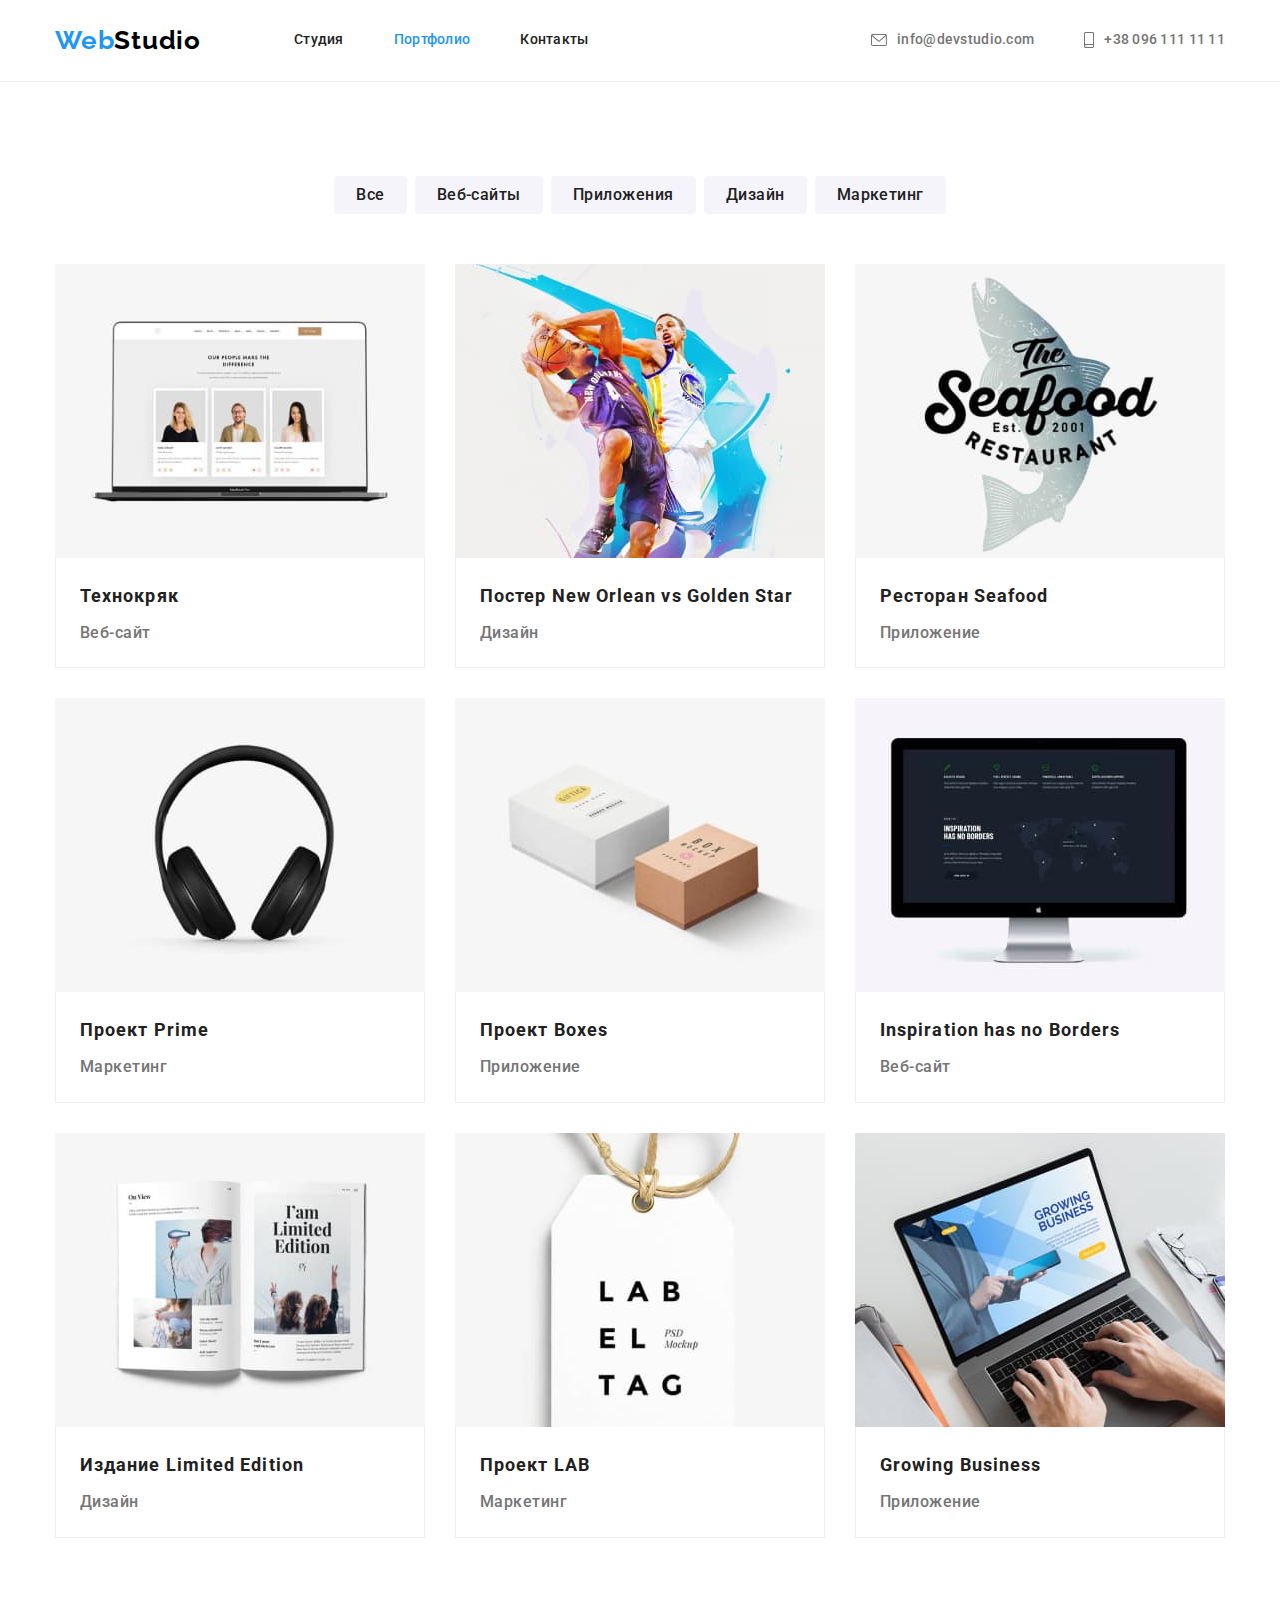
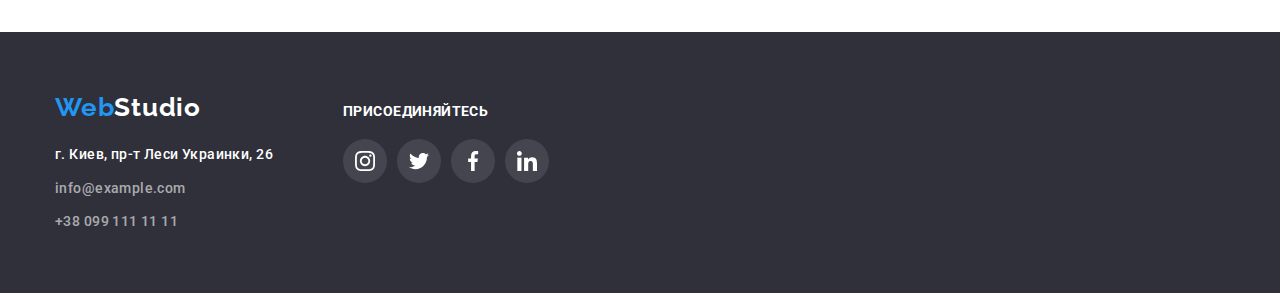
==== portfolio.html @ 5e43f35e "1" ====
<!DOCTYPE html>
<html lang="ru">
<head>
    <meta charset="UTF-8">
    <meta http-equiv="X-UA-Compatible" content="IE=edge">
    <meta name="viewport" content="width=device-width, initial-scale=1.0">
    <title>Document</title>
    <link rel="preconnect" href="https://fonts.googleapis.com">
    <link rel="preconnect" href="https://fonts.gstatic.com" crossorigin>
    <link href="https://fonts.googleapis.com/css2?family=Raleway:wght@700&family=Roboto:wght@400;500;700;900&display=swap" rel="stylesheet">
    <link rel="stylesheet" href="https://cdnjs.cloudflare.com/ajax/libs/modern-normalize/1.1.0/modern-normalize.min.css">
    <link rel="stylesheet" href="./css/style.css">
</head>
<body>
                    <!-- Header -->
    <header class="header">
        <div class="container header-container">
        <nav class="nav">
                <a class="logo" lang="en" href="/">Web<span>Studio</span> </a>
            
                <ul class="nav-list">
                    <li class="nav-list-item">
                        <a class="nav-list-link" href="./index.html">Студия</a>
                    </li>
                    <li class="nav-list-item" >
                        <a class="nav-list-link current" href="">Портфолио</a>
                    </li>
                    <li class="nav-list-item">
                        
                        <a class="nav-list-link" href="">Контакты</a>
                      </li>       
                 </ul>       
                   
                
                </nav>
                
                <ul class="nav-list-auth" lang="en">
            <li class="header-contacts">
               
                <a class="header-contacts" href="mailto:info@devstudio.com" >
                    <svg class="nav-icon" width="16" height="12">
                        <use  href="./images/symbol-defs.svg#icon-envelope-1" ></use>
                        </svg>info@devstudio.com</a> 
                           
                    </li>    
                    
            
            <li>
                <a class="header-contacts" href="tel:+380961111111">
                    <svg class="nav-icon-tell" width="10" height="16">
                        <use href="./images/symbol-defs.svg#icon-smartphone" ></use>
                    </svg>+38 096 111 11 11</a>
            </li>
          </ul>  
            </div>
        
        </header>
                            <!-- Portfolio -->
    <main>
        <section class="presenatation">
            <div class="container">
                <ul class="portfolio">
                    <li class="portfolio-nav">
                        <button class="portfolio-nav-list" type="button" >Все</button>
                    </li>
                    <li class="portfolio-nav">
                        <button class="portfolio-nav-list" type="button">Веб-сайты</button>
                    </li>
                    <li class="portfolio-nav">
                        <button class="portfolio-nav-list" type="button">Приложения</button>
                    </li>
                    <li class="portfolio-nav">
                        <button class="portfolio-nav-list" type="button">Дизайн</button>
                    </li>
                    <li class="portfolio-nav">
                        <button class="portfolio-nav-list" type="button">Маркетинг</button>
                    </li>
                </ul>
            
            
                <ul class="portfolio-img">
                    <li class="portfolio-img-list">
                        <a class="portfolio-link" href="">
                            <img class="portfolio-item" src="./images/portfolio1.jpg" alt="ноутбук" width="370" height="294">
                        <div class="portfolio-description">
                            <h3 class="portfolio-img-name">Технокряк</h3>
                        <p class="portfolio-img-describe">Веб-сайт</p>
                        </div>
                        </a>
                     </li>   
                    
                    <li class="portfolio-img-list">
                        <a class="portfolio-link" href="">
                            <img src="./images/portfolio2.jpg" alt="баскетбол" width="370" height="294">
                        <div class="portfolio-description">
                            <h3 class="portfolio-img-name">Постер New Orlean vs Golden Star</h3>
                        <p class="portfolio-img-describe">Дизайн</p></div>
                        </a>
                      </li>  
                        
                    
                    <li class="portfolio-img-list">
                        <a class="portfolio-link" href="">
                          <img src="./images/portfolio3.jpg" alt="логотип" width="370" height="294">
                        <div class="portfolio-description">
                            <h3 class="portfolio-img-name">Ресторан Seafood</h3>
                        <p class="portfolio-img-describe">Приложение</p></div>  
                        </a>
                     </li>   
                      <li class="portfolio-img-list">
                        <a class="portfolio-link" href="">
                          <img src="./images/portfolio4.jpg" alt="наушники" width="370" height="294">
                        <div class="portfolio-description">
                            <h3 class="portfolio-img-name">Проект Prime</h3>
                        <p class="portfolio-img-describe">Маркетинг</p></div>  
                        </a>  
                    </li>
                    <li class="portfolio-img-list">
                        <a class="portfolio-link" href=""><img src="./images/portfolio5.jpg" alt="коробки" width="370" height="294">
                        <div class="portfolio-description">
                            <h3 class="portfolio-img-name">Проект Boxes</h3>
                        <p class="portfolio-img-describe">Приложение</p></div>
                    </a>
                     </li>   
                        
                    
                    <li class="portfolio-img-list">
                        <a class="portfolio-link" href=""><img src="./images/portfolio6.jpg" alt="монитор" width="370" height="294">
                        <div class="portfolio-description">
                            <h3 class="portfolio-img-name">Inspiration has no Borders</h3>
                        <p class="portfolio-img-describe">Веб-сайт</p></div>
                        </a>
                      </li>  
                    
                    
                        
                        
                    
                    <li class="portfolio-img-list">
                        <a class="portfolio-link" href=""><img src="./images/portfolio7.jpg" alt="книга" width="370" height="294">
                        <div class="portfolio-description">
                            <h3 class="portfolio-img-name">Издание Limited Edition</h3>
                        <p class="portfolio-img-describe">Дизайн</p></div>
                    </a>
                      </li>  
                        
                    
                    <li class="portfolio-img-list">
                        <a class="portfolio-link" href=""><img src="./images/portfolio8.jpg" alt="бирка" width="370" height="294">
                        <div class="portfolio-description">
                            <h3 class="portfolio-img-name">Проект LAB</h3>
                        <p class="portfolio-img-describe">Маркетинг</p></div>
                    </a>
                        </li>
                        
                    
                    <li class="portfolio-img-list">
                        <a class="portfolio-link" class="portfolio-link" href=""> <img src="./images/portfolio9.jpg" alt="лептоп" width="370" height="294">
                        <div class="portfolio-description">
                            <h3 class="portfolio-img-name">Growing Business</h3>
                        <p class="portfolio-img-describe">Приложение</p>
                        </div>
                    </a>
                       </li>
                </ul>
            </div>
        
         </section>
    </main 
                   >
                    <!-- Footer -->
    
           <footer class="footer">
        <div class="container-footer">
            <div class="container-adress">
               <a class="footer-logo" lang="en" href="/">Web<span class="footer-logo-color">Studio</span></a>
        <address>
            <p class="footer-adress">г. Киев, пр-т Леси Украинки, 26</p>
           
         <ul>
            <li class="footer-list">
                <a class="footer-contacts" href="mailto:info@example.com">info@example.com</a>
            </li>    
            <li class="footer-list">
                <a class="footer-contacts" href="tell:+380991111111">+38 099 111 11 11</a>
            </li>
         </ul>
        </address> 
        </div>

        <div class="container-contact-us">
            <h3 class="contats-us-title">присоединяйтесь</h3>
            <ul class="contats-us-list">
                <li class="contats-us-item">
                    <a class="contats-us-link" href="">
                        <svg class="contats-us-icon" width="20" height="20">
                            <use class="social-inst" href="./images/symbol-defs.svg#icon-instagram"> </use>
            
            
                        </svg>
                    </a>
                </li>
            
            
                <li class="contats-us-item">
                    <a class="contats-us-link" href="">
                        <svg class="contats-us-icon" width="20" height="20">
                            <use href="./images/symbol-defs.svg#icon-twitter"> </use>
            
            
                        </svg>
                    </a>
                </li>
            
                <li class="contats-us-item">
                    <a class="contats-us-link" href="">
                        <svg class="contats-us-icon" width="20" height="20">
                            <use href="./images/symbol-defs.svg#icon-facebook"> </use>
            
            
                        </svg>
                    </a>
                </li>
            
                <li class="contats-us-item">
                    <a class="contats-us-link" href="">
                        <svg class="contats-us-icon" width="20" height="20">
                            <use href="./images/symbol-defs.svg#icon-linkedin"> </use>
            
            
                        </svg>
                    </a>
                </li>
            </ul>
        </div>
         </div>
    
        
    </footer>   
</body>
</html>
---- css/style.css ----
:root {
  --main-text-color: #757575;
  --secondary-text-color: #212121;
  --main-hover-color: #2196f3;
  --secondary-background-color: #2f303a;
  --team-bg-color: #f5f4fa;
  --portfolio-img-border: #eeeeee;
  --header-border-color: #ececec;
}
ul {
  list-style: none;
  padding: 0;
  margin: 0;
}

a {
  text-decoration: none;
}
body {
  color: var(--main-text-color);
  background-color: #ffffff;
}
body {
  font-family: "Roboto", sans-serif;

  font-weight: 500;
  font-size: 14px;
  line-height: 1.14;
  letter-spacing: 0.02em;
  color: var(--secondary-text-color);
}
div {
  display: block;
}

img {
  display: block;
  max-width: 100%;
  height: auto;
}

h1,
h2,
h3,
h4,
h5,
h6,
p {
  margin: 0;
  padding: 0;
}

.container {
  margin-left: auto;
  margin-right: auto;

  padding: 0 15px;

  width: 1200px;
}

/* index styling */
/* head */

.header {
  border-bottom: 1px solid #ececec;
  padding-top: 25px;
  padding-bottom: 25px;
}

.logo {
  font-family: "Raleway", sans-serif;

  font-weight: bold;
  font-size: 26px;
  line-height: 1.19;
  letter-spacing: 0.03em;
  color: #2196f3;
}
span {
  color: black;
}
.nav-list-link {
  font-weight: 500;
  font-size: 14px;
  line-height: 1.14;
  letter-spacing: 0.02em;
  color: var(--secondary-text-color);
}

.nav-list-link:hover,
:focus {
  color: var(--main-hover-color);
}

.header-container {
  display: flex;
  align-items: center;
}

.nav-icon {
  width: 16px;
  height: 12px;
  margin-right: 10px;
  fill: currentColor;
}

.nav-icon-tell {
  width: 10px;
  height: 16px;
  margin-right: 10px;
  fill: currentColor;
}

.header-contacts {
  display: flex;
  align-items: center;
  font-weight: 500;
  font-size: 14px;
  line-height: 1.14;
  letter-spacing: 0.02em;

  color: var(--main-text-color);
}
.header-contacts:hover,
:focus {
  color: var(--main-hover-color);
}

.nav-list-item {
  display: block;
}
.nav-list-auth {
  display: flex;
  align-items: center;
  margin-left: auto;
}

.logo {
  margin-right: 93px;
}
.nav-list .nav-list-link.current {
  color: #2196f3;
}
.nav-list {
  display: flex;
}

.nav {
  display: flex;
  align-items: center;
}

.nav-list .nav-list-item + .nav-list-item {
  margin-left: 50px;
}

.header-contacts:not(:last-child) {
  margin-right: 50px;
}

/*  Hero  */



.hero {
  background-color: #2f303a;
  background-image: linear-gradient(
      rgba(47, 48, 58, 0.4),
      rgba(47, 48, 58, 0.4)
    ),
    url(../images/Preview.jpg);
  background-repeat: no-repeat;
  background-position: center;
  background-size: cover;
  margin: 0px auto;
  text-align: center;
  padding: 200px 0;
  width: 1600px;
}

.hero-title {
  margin-top: 0;
  margin-bottom: 30px;
  text-align: center;
  font-weight: 900;
  font-size: 44px;
  line-height: 1.36;
  letter-spacing: 0.06em;
  text-transform: uppercase;
  color: #ffffff;
}

.hero-button {
  cursor: pointer;
  padding: 10px 32px;
  display: inline-block;
  background: #2196f3;
  box-shadow: 0px 4px 4px rgba(0, 0, 0, 0.15);
  border-radius: 4px;
  font-family: inherit;
  font-weight: bold;
  font-size: 16px;
  line-height: 1.88;
  color: #ffffff;
}
.hero-button:hover {
  background: #188ce8;
  box-shadow: 0px 4px 4px rgba(0, 0, 0, 0.15);
  border-radius: 4px;
}
.hero-button:focus {
  background: #188ce8;
  box-shadow: 0px 4px 4px rgba(0, 0, 0, 0.15);
  border-radius: 4px;
}
/* advantages */
.advantages {
  padding-top: 94px;
}

.advantages-main {
  display: flex;
}
.advantages-list {
  width: 270px;
}
.advantages-main {
  justify-content: space-between;
}

.advantages-item {
  margin-bottom: 10px;
  font-weight: bold;
  font-size: 14px;
  line-height: 1.14;
  letter-spacing: 0.03em;
  text-transform: uppercase;
  color: var(--secondary-text-color);
}
.advantages-text {
  font-weight: normal;
  font-size: 14px;
  line-height: 1.71;
  letter-spacing: 0.03em;
  color: var(--main-text-color);
}

.container-icons {
  padding: 25px 102.34px;
  margin-bottom: 30px;
  width: 270px;
  height: 120px;
  left: 215px;
  top: 774px;

  background: #f5f4fa;
  border-radius: 4px;
}
.advantage-icon {
  max-width: 80px;
  max-height: 80px;
  border-radius: 4px;
}
/* Specialization */

.specialization {
  padding-top: 94px;
  padding-bottom: 94px;
  font-weight: bold;
  font-size: 36px;
  line-height: 1.17;

  letter-spacing: 0.03em;
  color: var(--secondary-text-color);
}

.specialization-name {
  font-weight: bold;
  font-size: 36px;
  line-height: 42px;
  text-align: center;
  letter-spacing: 0.03em;

  color: #212121;
  margin-bottom: 50px;
}
.specialization-list {
  margin-top: 0;
  display: block;
}
.specialization-list + .specialization-list {
  margin-left: 30px;
}

.specialization-art {
  display: flex;
}

/* Team */

.team-item {
  display: block;
  display: flex;
}

.team-list + .team-list {
  margin-left: 30px;
}
.team-title {
  text-align: center;
  font-weight: bold;
  font-size: 36px;
  line-height: 1.17;

  letter-spacing: 0.03em;

  color: var(--secondary-text-color);
}
.team-member {
  margin-bottom: 10px;
  text-align: center;
  font-weight: 500;
  font-size: 16px;
  line-height: 1.19;
  letter-spacing: 0.03em;
  color: var(--secondary-text-color);
}
.team-specific {
  margin-bottom: 16px;
  margin-top: 0;
  text-align: center;
  font-weight: normal;
  font-size: 16px;
  line-height: 1.19;
  letter-spacing: 0.03em;

  color: var(--main-text-color);
}

.container-team {
  padding-top: 30px;
  padding-bottom: 30px;
}
.team {
  background-color: var(--team-bg-color);
  padding-bottom: 94px;
  padding-top: 94px;
}
.team-title {
  margin-bottom: 50px;
}
.team-photo {
  margin-top: 0;
}
.team-list {
  width: 270px;

  background: #ffffff;

  box-shadow: 0px 1px 3px rgba(0, 0, 0, 0.12), 0px 1px 1px rgba(0, 0, 0, 0.14),
    0px 2px 1px rgba(0, 0, 0, 0.2);
  border-radius: 0px 0px 4px 4px;
}

.social-list {
  display: flex;
  justify-content: center;
 } 
  
.social-list-item:not(:last-child) {
  margin-right: 10px;
}

.social-link {
  display: flex;
  padding: 12px;
  width: 44px;
  height: 44px;
  background-color: transparent;
  border-radius: 50%;
  fill: #afb1b8;
}
.social-link:hover,
.social-link:focus {
  background: var(--main-hover-color);
  fill: #ffffff;
}

.container-customers {
  padding-top: 94px;
  padding-bottom: 94px;
  margin-left: auto;
  margin-right: auto;

  width: 1200px;
}

.customers-title {
  font-weight: bold;
  font-size: 36px;
  line-height: 42px;
  text-align: center;
  letter-spacing: 0.03em;
  color: #212121;
  margin-bottom: 50px;
}
.customers-list {
  display: flex;
  justify-content: center;
}
.customers-icon {
  width: 100%;
  height: 100%;
  display: flex;
  align-items: center;
  justify-content: center;
   border: 1px solid #afb1b8;
  
  border-radius: 4px;
}
 .customers-link {
   width: 170px;
   height: 92px;
 }

.customers-link:not(:last-child) {
  margin-right: 30px;
}

.customers-icon {
  fill: #afb1b8;
}
.customers-icon:focus,
.customers-icon:hover {
  fill: var(--main-hover-color);
  border: 1px solid var(--main-hover-color);
  
}




}
/* footer */

.footer {
  display: flex;
}

.container-footer {
  display: flex;
  align-items: baseline;
  margin-left: auto;
  margin-right: auto;

  padding: 0 15px;

  width: 1200px;
}

.container-contact-us {
  
  margin-left: 70px;
  
}
.contats-us-title{
  margin-bottom: 20px;
  
font-weight: bold;
font-size: 14px;
line-height: 16px;
letter-spacing: 0.03em;
text-transform: uppercase;

color: #FFFFFF;
}




.contats-us-link{
  display: flex;
  width: 44px;
  height: 44px;
  padding: 12px;
  background-color: rgba(255, 255, 255, 0.1);
  border-radius: 50%;
  fill: #FFFFFF;
  
}
.contats-us-link:hover,
.contats-us-link:focus {
  background-color: var(--main-hover-color);
  fill: #FFFFFF;
}

.contats-us-item:not(:last-child) {
  margin-right: 10px;
}
.contats-us-list {
  display: flex;
  align-items: center;
  justify-content: space-between;
 }
 
/* .contats-us-link:not(:last-child) {
  margin-right: 10px;
}   */

.footer-logo {
  font-family: "Raleway", sans-serif;
  font-style: normal;
  font-weight: bold;
  font-size: 26px;
  line-height: 1.19;

  letter-spacing: 0.03em;

  color: var(--main-hover-color);
}
.footer-logo-color {
  color: #ffffff;
}
.footer-adress {
  font-style: normal;
  font-size: 14px;
  line-height: 1.71;
  letter-spacing: 0.03em;
  color: #ffffff;
}
.footer-contacts {
  display: inline-block;
  font-style: normal;
}
.footer-list:not(:last-child) {
  margin-bottom: 9px;
}

.footer-contacts {
  font-family: inherit;
  font-style: normal;

  font-size: 14px;
  line-height: 24px;
  letter-spacing: 0.03em;
  color: rgba(255, 255, 255, 0.6);
}

.footer {
  margin-top: 0;
  margin-bottom: 0;
  padding-top: 60px;
  padding-bottom: 60px;
}
.footer-logo {
  padding: auto;
  display: inline-block;

  margin-bottom: 20px;
}
.footer-adress {
  margin-bottom: 9px;
}
.footer-contacts:focus {
  color: var(--main-hover-color);
}
.footer-contacts:hover {
  color: var(--main-hover-color);
  
}
footer {
  background-color: var(--secondary-background-color);
}

/* Portfolio styling */

.presenatation {
  padding-top: 94px;
  padding-bottom: 94px;
}
.portfolio {
  display: flex;
  justify-content: center;

  margin-bottom: 50px;
}

.portfolio-nav-list {
  padding: 6px 22px;

  cursor: pointer;
  font-family: inherit;

  color: var(--secondary-text-color);
  background: var(--team-bg-color);
  border-radius: 4px;
  border: none;
  font-weight: 500;
  font-size: 16px;
  line-height: 1.62;
  letter-spacing: 0.03em;
}

.portfolio-nav:not(:last-child) {
  margin-right: 8px;
}

.portfolio-nav-list:hover {
  background: var(--main-hover-color);
  color: #ffffff;
  box-shadow: 0px 3px 1px rgba(0, 0, 0, 0.1), 0px 1px 2px rgba(0, 0, 0, 0.08), 0px 2px 2px rgba(0, 0, 0, 0.12);
}
.portfolio-nav-list:focus {
  background: var(--main-hover-color);
  color: #ffffff;
  box-shadow: 0px 3px 1px rgba(0, 0, 0, 0.1), 0px 1px 2px rgba(0, 0, 0, 0.08), 0px 2px 2px rgba(0, 0, 0, 0.12);
}
.portfolio-img-list {
  width: 370px;

  background: #ffffff;
  /* border: 1px solid var(--portfolio-img-border);
        box-sizing: border-box; */
}
.portfolio-link {
  display: block;
}

.portfolio-link:hover,
.portfolio-link:focus {
  box-shadow: 0px 1px 1px rgba(0, 0, 0, 0.12), 0px 4px 4px rgba(0, 0, 0, 0.06), 1px 4px 6px rgba(0, 0, 0, 0.16);

}

.portfolio-img {
  display: flex;
  flex-wrap: wrap;
}

.portfolio-img-list {
  margin-right: 30px;
  margin-bottom: 30px;
}

.portfolio-img-list:nth-child(3n) {
  margin-right: 0;
}

.portfolio-img-list:nth-last-child(-n + 3) {
  margin-bottom: 0;
}

.portfolio-img-name {
  margin-bottom: 4px;

  font-weight: bold;
  font-size: 18px;
  line-height: 2;
  letter-spacing: 0.06em;
  color: #212121;
}
.portfolio-img-describe {
  font-size: 16px;
  line-height: 1.85;
  letter-spacing: 0.03em;
  color: var(--main-text-color);
}

.portfolio-description {
  padding: 20px 24px 20px 24px;
  border-bottom: 1px solid var(--portfolio-img-border);
  border-left: 1px solid var(--portfolio-img-border);
  border-right: 1px solid var(--portfolio-img-border);
}
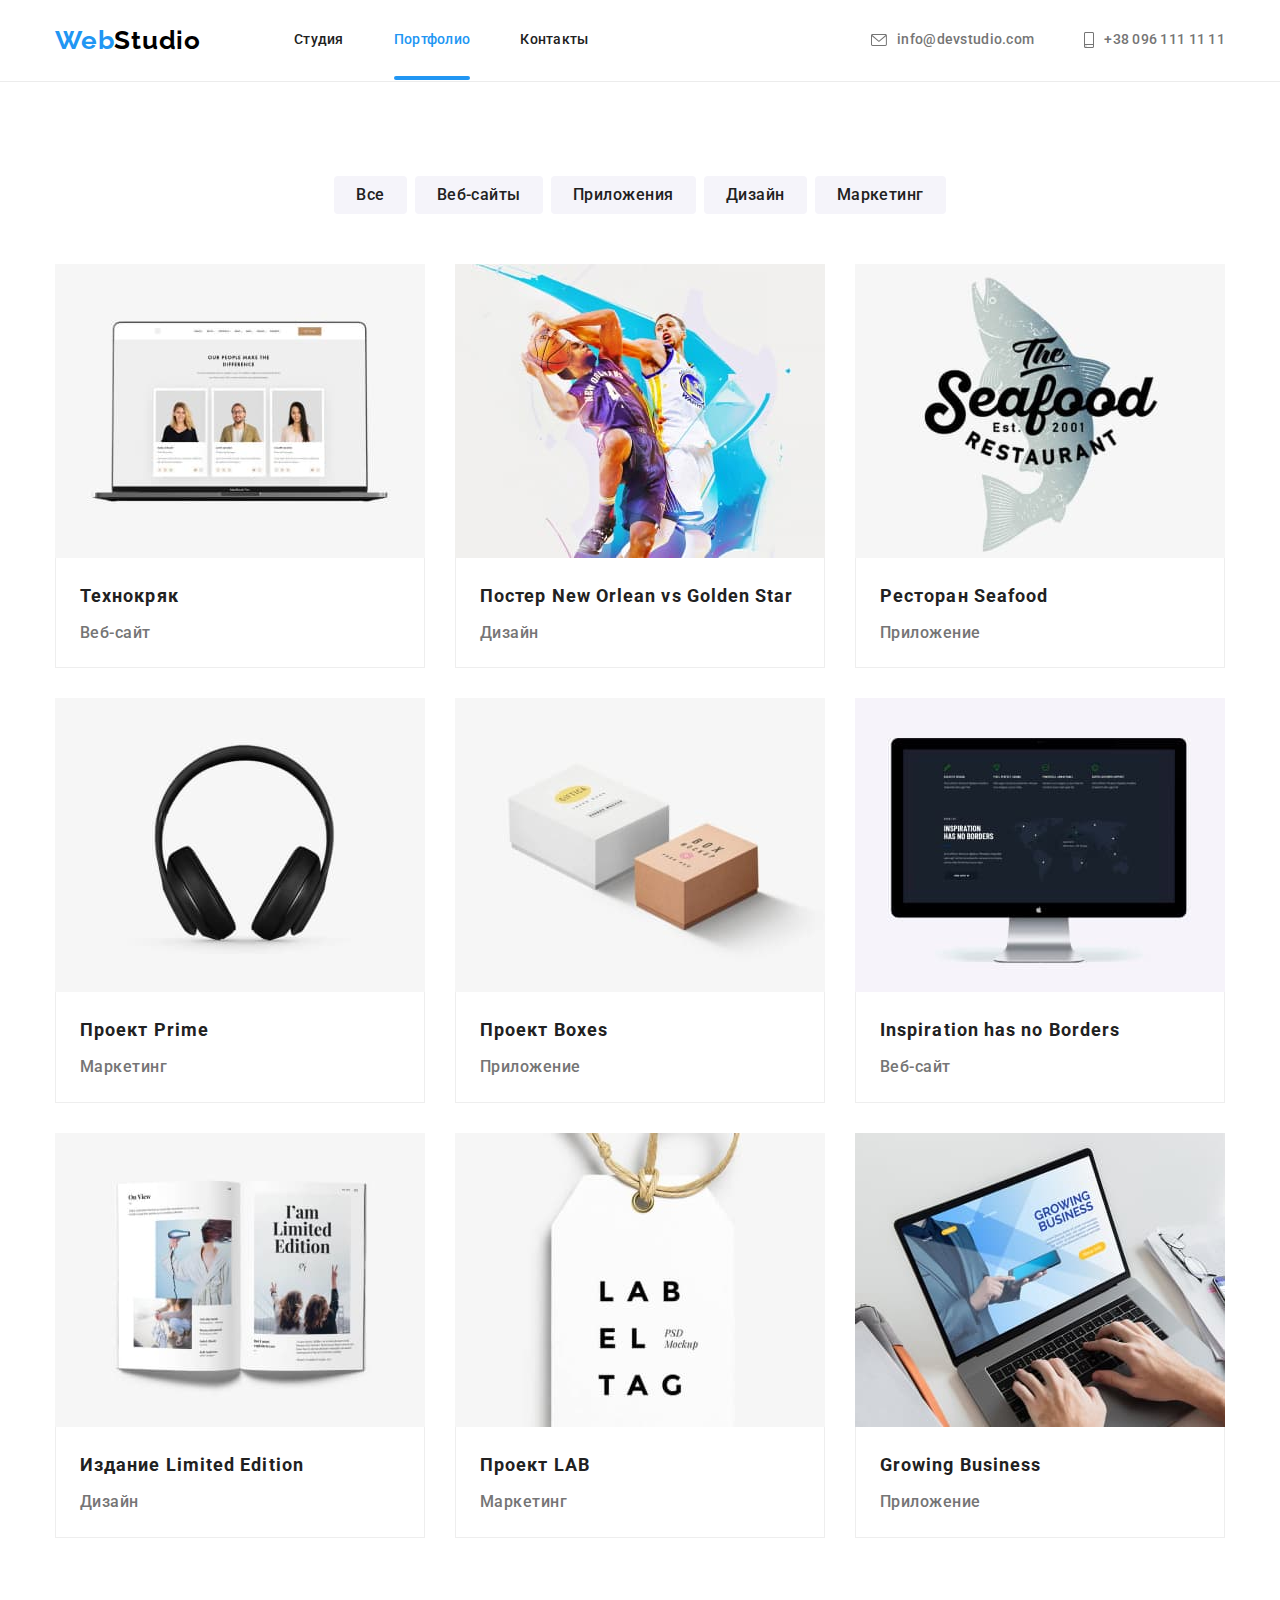
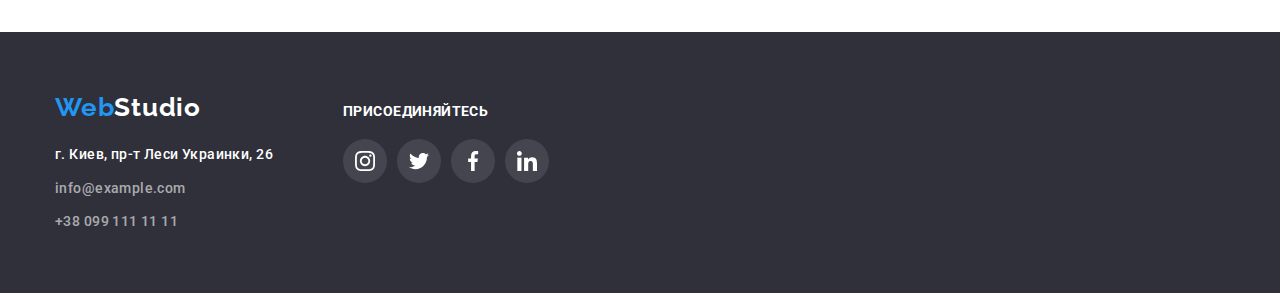
==== commit 8c6ec565: "slidetext" ====
--- a/portfolio.html
+++ b/portfolio.html
@@ -81,8 +81,12 @@
                 <ul class="portfolio-img">
                     <li class="portfolio-img-list">
                         <a class="portfolio-link" href="">
+                            <div class="portfolio-link-wrap">
                             <img class="portfolio-item" src="./images/portfolio1.jpg" alt="ноутбук" width="370" height="294">
-                        <div class="portfolio-description">
+                        <p class="portfolio-top-text">Ресурс предлагает комплексные предложения с разным уровнем функционала и сервисов. Все это позволит посетителю получить
+                        исчерпывающие сведения о компании или частном лице.</p>
+                        </div>
+                            <div class="portfolio-description">
                             <h3 class="portfolio-img-name">Технокряк</h3>
                         <p class="portfolio-img-describe">Веб-сайт</p>
                         </div>
@@ -91,7 +95,13 @@
                     
                     <li class="portfolio-img-list">
                         <a class="portfolio-link" href="">
-                            <img src="./images/portfolio2.jpg" alt="баскетбол" width="370" height="294">
+                            <div class="portfolio-link-wrap">
+                        <img src="./images/portfolio2.jpg" alt="баскетбол" width="370" height="294">
+                        <p class="portfolio-top-text">Ресурс предлагает комплексные предложения с разным уровнем функционала и сервисов. Все это
+                            позволит посетителю получить
+                            исчерпывающие сведения о компании или частном лице.</p>
+                            </div>
+                            
                         <div class="portfolio-description">
                             <h3 class="portfolio-img-name">Постер New Orlean vs Golden Star</h3>
                         <p class="portfolio-img-describe">Дизайн</p></div>
@@ -101,23 +111,42 @@
                     
                     <li class="portfolio-img-list">
                         <a class="portfolio-link" href="">
-                          <img src="./images/portfolio3.jpg" alt="логотип" width="370" height="294">
-                        <div class="portfolio-description">
+                            <div class="portfolio-link-wrap">
+                                <img src="./images/portfolio3.jpg" alt="логотип" width="370" height="294">
+                                <p class="portfolio-top-text">Ресурс предлагает комплексные предложения с разным уровнем функционала и сервисов. Все это
+                                    позволит посетителю получить
+                                    исчерпывающие сведения о компании или частном лице.</p>
+                            </div>
+                          
+                          <div class="portfolio-description">
                             <h3 class="portfolio-img-name">Ресторан Seafood</h3>
                         <p class="portfolio-img-describe">Приложение</p></div>  
                         </a>
                      </li>   
                       <li class="portfolio-img-list">
                         <a class="portfolio-link" href="">
-                          <img src="./images/portfolio4.jpg" alt="наушники" width="370" height="294">
-                        <div class="portfolio-description">
+                            <div class="portfolio-link-wrap">
+                                <img src="./images/portfolio4.jpg" alt="наушники" width="370" height="294">
+                                <p class="portfolio-top-text">Ресурс предлагает комплексные предложения с разным уровнем функционала и сервисов. Все это
+                                    позволит посетителю получить
+                                    исчерпывающие сведения о компании или частном лице.</p>
+                            </div>
+                          
+                          <div class="portfolio-description">
                             <h3 class="portfolio-img-name">Проект Prime</h3>
                         <p class="portfolio-img-describe">Маркетинг</p></div>  
                         </a>  
                     </li>
                     <li class="portfolio-img-list">
-                        <a class="portfolio-link" href=""><img src="./images/portfolio5.jpg" alt="коробки" width="370" height="294">
-                        <div class="portfolio-description">
+                        <a class="portfolio-link" href="">
+                            <div class="portfolio-link-wrap">
+                                <img src="./images/portfolio5.jpg" alt="коробки" width="370" height="294">
+                                <p class="portfolio-top-text">Ресурс предлагает комплексные предложения с разным уровнем функционала и сервисов. Все это
+                                    позволит посетителю получить
+                                    исчерпывающие сведения о компании или частном лице.</p>
+                            </div>
+                           
+                            <div class="portfolio-description">
                             <h3 class="portfolio-img-name">Проект Boxes</h3>
                         <p class="portfolio-img-describe">Приложение</p></div>
                     </a>
@@ -125,8 +154,15 @@
                         
                     
                     <li class="portfolio-img-list">
-                        <a class="portfolio-link" href=""><img src="./images/portfolio6.jpg" alt="монитор" width="370" height="294">
-                        <div class="portfolio-description">
+                        <a class="portfolio-link" href="">
+                            <div class="portfolio-link-wrap">
+                                <img src="./images/portfolio6.jpg" alt="монитор" width="370" height="294">
+                                <p class="portfolio-top-text">Ресурс предлагает комплексные предложения с разным уровнем функционала и сервисов. Все это
+                                    позволит посетителю получить
+                                    исчерпывающие сведения о компании или частном лице.</p>
+                            </div>
+                            
+                            <div class="portfolio-description">
                             <h3 class="portfolio-img-name">Inspiration has no Borders</h3>
                         <p class="portfolio-img-describe">Веб-сайт</p></div>
                         </a>
@@ -137,8 +173,16 @@
                         
                     
                     <li class="portfolio-img-list">
-                        <a class="portfolio-link" href=""><img src="./images/portfolio7.jpg" alt="книга" width="370" height="294">
-                        <div class="portfolio-description">
+                        
+                        <a class="portfolio-link" href="">
+                        <div class="portfolio-link-wrap">
+                            <img src="./images/portfolio7.jpg" alt="книга" width="370" height="294">
+                            <p class="portfolio-top-text">Ресурс предлагает комплексные предложения с разным уровнем функционала и сервисов. Все это
+                                позволит посетителю получить
+                                исчерпывающие сведения о компании или частном лице.</p>
+                        </div>
+                            
+                            <div class="portfolio-description">
                             <h3 class="portfolio-img-name">Издание Limited Edition</h3>
                         <p class="portfolio-img-describe">Дизайн</p></div>
                     </a>
@@ -146,8 +190,15 @@
                         
                     
                     <li class="portfolio-img-list">
-                        <a class="portfolio-link" href=""><img src="./images/portfolio8.jpg" alt="бирка" width="370" height="294">
-                        <div class="portfolio-description">
+                        <a class="portfolio-link" href="">
+                            <div class="portfolio-link-wrap">
+                                <img src="./images/portfolio8.jpg" alt="бирка" width="370" height="294">
+                                <p class="portfolio-top-text">Ресурс предлагает комплексные предложения с разным уровнем функционала и сервисов. Все это
+                                    позволит посетителю получить
+                                    исчерпывающие сведения о компании или частном лице.</p>
+                            </div>
+                            
+                            <div class="portfolio-description">
                             <h3 class="portfolio-img-name">Проект LAB</h3>
                         <p class="portfolio-img-describe">Маркетинг</p></div>
                     </a>
@@ -155,8 +206,15 @@
                         
                     
                     <li class="portfolio-img-list">
-                        <a class="portfolio-link" class="portfolio-link" href=""> <img src="./images/portfolio9.jpg" alt="лептоп" width="370" height="294">
-                        <div class="portfolio-description">
+                        <a class="portfolio-link" class="portfolio-link" href=""> 
+                            <div class="portfolio-link-wrap">
+                                <img src="./images/portfolio9.jpg" alt="лептоп" width="370" height="294">
+                                <p class="portfolio-top-text">Ресурс предлагает комплексные предложения с разным уровнем функционала и сервисов. Все это
+                                    позволит посетителю получить
+                                    исчерпывающие сведения о компании или частном лице.</p>
+                            </div>
+                            
+                            <div class="portfolio-description">
                             <h3 class="portfolio-img-name">Growing Business</h3>
                         <p class="portfolio-img-describe">Приложение</p>
                         </div>
--- a/css/style.css
+++ b/css/style.css
@@ -81,16 +81,33 @@
   color: black;
 }
 .nav-list-link {
+  position: relative;
   font-weight: 500;
   font-size: 14px;
   line-height: 1.14;
   letter-spacing: 0.02em;
   color: var(--secondary-text-color);
-}
+  transition: var(--main-hover-color);
+  position: relative;
+  transition: color 250ms cubic-bezier(0.4, 0, 0.2, 1);
+}
+
+.nav-list-link.current::after {
+content: "";
+width: 100%;
+height: 4px;
+border-radius: 2px;
+background-color: var(--main-hover-color);
+position: absolute;
+display: block;
+bottom: -32.3px;
+}
+
 
 .nav-list-link:hover,
 :focus {
   color: var(--main-hover-color);
+ 
 }
 
 .header-container {
@@ -121,10 +138,14 @@
   letter-spacing: 0.02em;
 
   color: var(--main-text-color);
+  transition: var(--main-hover-color);
+  position: relative;
+  transition: color 250ms cubic-bezier(0.4, 0, 0.2, 1);
 }
 .header-contacts:hover,
 :focus {
   color: var(--main-hover-color);
+ 
 }
 
 .nav-list-item {
@@ -158,6 +179,7 @@
 .header-contacts:not(:last-child) {
   margin-right: 50px;
 }
+
 
 /*  Hero  */
 
@@ -203,16 +225,21 @@
   font-size: 16px;
   line-height: 1.88;
   color: #ffffff;
-}
+  transition: background-color 250ms cubic-bezier(0.4, 0, 0.2, 1);
+  
+}
+
 .hero-button:hover {
   background: #188ce8;
   box-shadow: 0px 4px 4px rgba(0, 0, 0, 0.15);
   border-radius: 4px;
+  
 }
 .hero-button:focus {
   background: #188ce8;
   box-shadow: 0px 4px 4px rgba(0, 0, 0, 0.15);
   border-radius: 4px;
+  
 }
 /* advantages */
 .advantages {
@@ -288,6 +315,7 @@
 .specialization-list {
   margin-top: 0;
   display: block;
+  
 }
 .specialization-list + .specialization-list {
   margin-left: 30px;
@@ -295,8 +323,30 @@
 
 .specialization-art {
   display: flex;
-}
-
+    
+}
+
+.item-monoblock {
+  position: relative;
+  margin-left: 30px;
+}
+.monoblock-text {
+  display: flex;
+  align-items: center;
+  justify-content: center;
+  position: absolute;
+  background-color: rgba(47, 48, 58, 0.8);
+  bottom: 0;
+  width: 100%;
+  height: 70px;
+  font-weight: bold;
+  font-size: 14px;
+  line-height: 1.14;
+  text-align: center;
+  letter-spacing: 0.03em;
+  text-transform: uppercase;
+  color: #ffffff;
+}
 /* Team */
 
 .team-item {
@@ -380,11 +430,14 @@
   background-color: transparent;
   border-radius: 50%;
   fill: #afb1b8;
+  transition: background-color 250ms cubic-bezier(0.4, 0, 0.2, 1),
+  fill 250ms cubic-bezier(0.4, 0, 0.2, 1) ;
 }
 .social-link:hover,
 .social-link:focus {
   background: var(--main-hover-color);
   fill: #ffffff;
+  
 }
 
 .container-customers {
@@ -422,6 +475,7 @@
  .customers-link {
    width: 170px;
    height: 92px;
+   
  }
 
 .customers-link:not(:last-child) {
@@ -430,13 +484,18 @@
 
 .customers-icon {
   fill: #afb1b8;
+  transition: fill 250ms cubic-bezier(0.4, 0, 0.2, 1),
+  border 250ms cubic-bezier(0.4, 0, 0.2, 1);
 }
 .customers-icon:focus,
 .customers-icon:hover {
   fill: var(--main-hover-color);
   border: 1px solid var(--main-hover-color);
   
-}
+}  
+  
+
+
 
 
 
@@ -487,12 +546,14 @@
   background-color: rgba(255, 255, 255, 0.1);
   border-radius: 50%;
   fill: #FFFFFF;
-  
+  transition: background-color 250ms cubic-bezier(0.4, 0, 0.2, 1),
+  fill 250ms cubic-bezier(0.4, 0, 0.2, 1);
 }
 .contats-us-link:hover,
 .contats-us-link:focus {
   background-color: var(--main-hover-color);
   fill: #FFFFFF;
+  
 }
 
 .contats-us-item:not(:last-child) {
@@ -545,6 +606,7 @@
   line-height: 24px;
   letter-spacing: 0.03em;
   color: rgba(255, 255, 255, 0.6);
+  transition: color 250ms cubic-bezier(0.4, 0, 0.2, 1);
 }
 
 .footer {
@@ -564,6 +626,7 @@
 }
 .footer-contacts:focus {
   color: var(--main-hover-color);
+  
 }
 .footer-contacts:hover {
   color: var(--main-hover-color);
@@ -600,6 +663,9 @@
   font-size: 16px;
   line-height: 1.62;
   letter-spacing: 0.03em;
+  transition: color 250ms cubic-bezier(0.4, 0, 0.2, 1), 
+  background-color 250ms cubic-bezier(0.4, 0, 0.2, 1), 
+  box-shadow 250ms cubic-bezier(0.4, 0, 0.2, 1) ;
 }
 
 .portfolio-nav:not(:last-child) {
@@ -610,11 +676,13 @@
   background: var(--main-hover-color);
   color: #ffffff;
   box-shadow: 0px 3px 1px rgba(0, 0, 0, 0.1), 0px 1px 2px rgba(0, 0, 0, 0.08), 0px 2px 2px rgba(0, 0, 0, 0.12);
+  
 }
 .portfolio-nav-list:focus {
   background: var(--main-hover-color);
   color: #ffffff;
   box-shadow: 0px 3px 1px rgba(0, 0, 0, 0.1), 0px 1px 2px rgba(0, 0, 0, 0.08), 0px 2px 2px rgba(0, 0, 0, 0.12);
+  
 }
 .portfolio-img-list {
   width: 370px;
@@ -625,12 +693,13 @@
 }
 .portfolio-link {
   display: block;
+  transition: box-shadow 250ms cubic-bezier(0.4, 0, 0.2, 1);
 }
 
 .portfolio-link:hover,
 .portfolio-link:focus {
   box-shadow: 0px 1px 1px rgba(0, 0, 0, 0.12), 0px 4px 4px rgba(0, 0, 0, 0.06), 1px 4px 6px rgba(0, 0, 0, 0.16);
-
+  
 }
 
 .portfolio-img {
@@ -642,6 +711,8 @@
   margin-right: 30px;
   margin-bottom: 30px;
 }
+
+
 
 .portfolio-img-list:nth-child(3n) {
   margin-right: 0;
@@ -674,3 +745,31 @@
   border-right: 1px solid var(--portfolio-img-border);
 }
 
+.portfolio-link-wrap {
+  position: relative;
+  overflow: hidden;
+}
+
+.portfolio-top-text {
+  position: absolute;
+  top: 0;
+  left: 0;
+  background-color: rgba(33, 150, 243, 0.9);
+  padding: 63px 24px;
+  font-size: 18px;
+  line-height: 1.55;
+  letter-spacing: 0.03em;
+  color: #ffffff;
+  height: 100%;
+  overflow: auto;
+  transform: translateY(100%);
+  transition: transform 250ms cubic-bezier(0.4, 0, 0.2, 1);
+  }
+  
+
+  .portfolio-link:hover .portfolio-top-text,
+  .portfolio-link:focus .portfolio-top-text {
+    transform: translateY(0);
+    /* transition: transform 250ms cubic-bezier(0.4, 0, 0.2, 1); */
+  }
+  